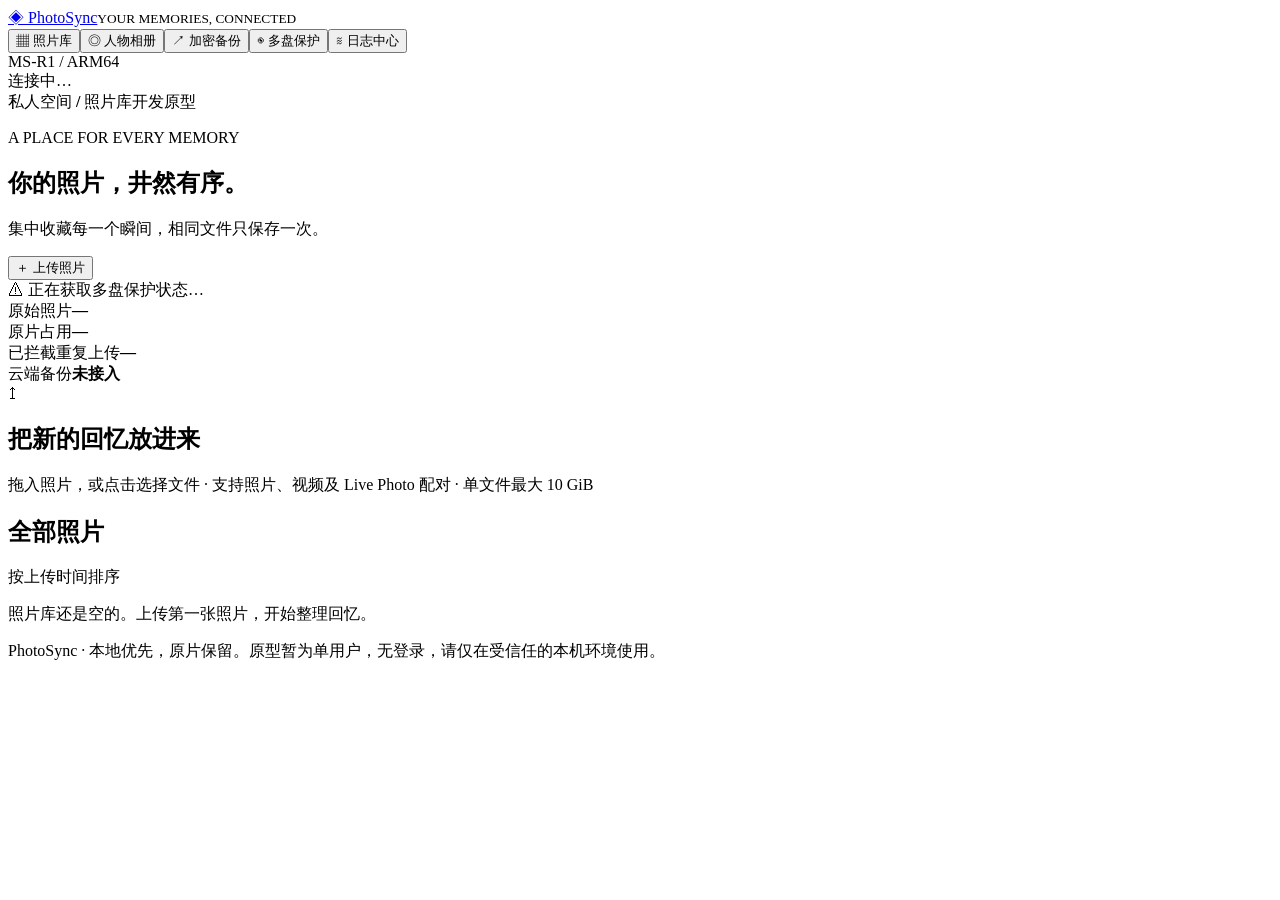
==== client/index.html @ a19c604c "feat: persist upload logs and add read-only SnapRAID monitoring" ====
<!doctype html>
<html lang="zh-CN"><head><meta charset="utf-8"><meta name="viewport" content="width=device-width,initial-scale=1"><title>PhotoSync · 私人照片库</title><link rel="stylesheet" href="/style.css"></head>
<body><aside><a class="brand" href="/">◈ PhotoSync</a><small>YOUR MEMORIES, CONNECTED</small><nav><button class="active" data-view="library">▦ 照片库</button><button data-view="people">◎ 人物相册</button><button data-view="backup">↗ 加密备份</button><button data-view="snapraid">◉ 多盘保护</button><button data-view="activity">≋ 日志中心</button></nav><div class="machine">MS-R1 / ARM64<br><span id="version">连接中…</span></div></aside>
<main><header><span>私人空间 <b>/</b> <span id="breadcrumb">照片库</span></span><span class="badge">开发原型</span></header><section class="heading"><div><p class="eyebrow">A PLACE FOR EVERY MEMORY</p><h1 id="title">你的照片，井然有序。</h1><p id="subtitle">集中收藏每一个瞬间，相同文件只保存一次。</p></div><button id="pick" class="primary">＋ 上传照片</button><input id="files" type="file" accept="image/*,video/*,.heic,.heif,.mov,.mkv" multiple hidden></section>
<div id="storage-alert" class="storage-alert unknown" role="alert">⚠ 正在获取多盘保护状态…</div><div id="notice" role="status" aria-live="polite"></div><section class="stats"><article><span>原始照片</span><strong id="count">—</strong></article><article><span>原片占用</span><strong id="size">—</strong></article><article><span>已拦截重复上传</span><strong id="duplicates">—</strong></article><article><span>云端备份</span><strong class="muted">未接入</strong></article></section>
<section id="library"><div id="drop" tabindex="0" role="button" aria-label="选择或拖入照片"><span>↥</span><h2>把新的回忆放进来</h2><p>拖入照片，或点击选择文件 · 支持照片、视频及 Live Photo 配对 · 单文件最大 10 GiB</p></div><div class="section-title"><h2>全部照片</h2><span>按上传时间排序</span></div><div id="grid" class="grid"></div><p id="empty" class="empty">照片库还是空的。上传第一张照片，开始整理回忆。</p></section>
<section id="people" hidden><div class="placeholder"><span>◎</span><h2>为每一个熟悉的面孔，留一份相册。</h2><p>人脸识别尚未接入。后续将验证 CPU 与此芯 NPU 的检测和特征提取。</p><p>这里不会生成模拟人物或虚假的识别结果。</p></div></section>
<section id="backup" hidden><div class="placeholder"><span>↗</span><h2>给回忆，多一份保护。</h2><p>计划流程：增量归档 → 加密 → 同步 115 → 恢复校验</p><p>当前尚未实现加密与云端上传，本地照片尚无云备份。</p></div></section>
<section id="snapraid" hidden><div class="section-title"><h2>SnapRAID 健康检查</h2><button id="check-storage" class="primary">立即检查</button></div><div class="monitor-card"><h2 id="storage-title">状态未知</h2><p id="storage-message"></p><p id="storage-time"></p><button id="ack-storage">标记已知晓</button><p>本版只执行只读 status 检查。sync、scrub 和恢复操作尚未接入；状态命令成功不代表数据已同步或完整校验通过。</p></div><h2>检查日志</h2><div id="storage-logs"></div></section>
<section id="activity" hidden><div class="section-title"><h2>持久化日志</h2><button id="export-logs">导出已加载日志 JSON</button></div><div class="log-filters"><label>来源 <select id="log-category"><option value="">全部</option><option value="upload">上传记录</option><option value="snapraid">SnapRAID 记录</option></select></label><label>级别 <select id="log-level"><option value="">全部</option><option value="info">信息</option><option value="warning">警告</option><option value="error">错误</option></select></label><button id="refresh-logs">刷新</button></div><p>记录包含时间、任务编号、文件 / 分片信息、执行结果与错误详情。每页最多 100 条。</p><div id="events"></div><button id="more-logs" hidden>加载更早日志</button></section><footer>PhotoSync · 本地优先，原片保留。原型暂为单用户，无登录，请仅在受信任的本机环境使用。</footer></main>
<dialog id="preview"><button id="close" aria-label="关闭预览">关闭 ×</button><img id="full" alt="照片预览"><video id="player" controls playsinline hidden></video><p id="playback" role="status"></p><button id="convert" hidden>生成兼容预览</button><a id="original" target="_blank" rel="noopener">打开原片</a><p id="caption"></p></dialog><script src="/app.js" defer></script></body></html>
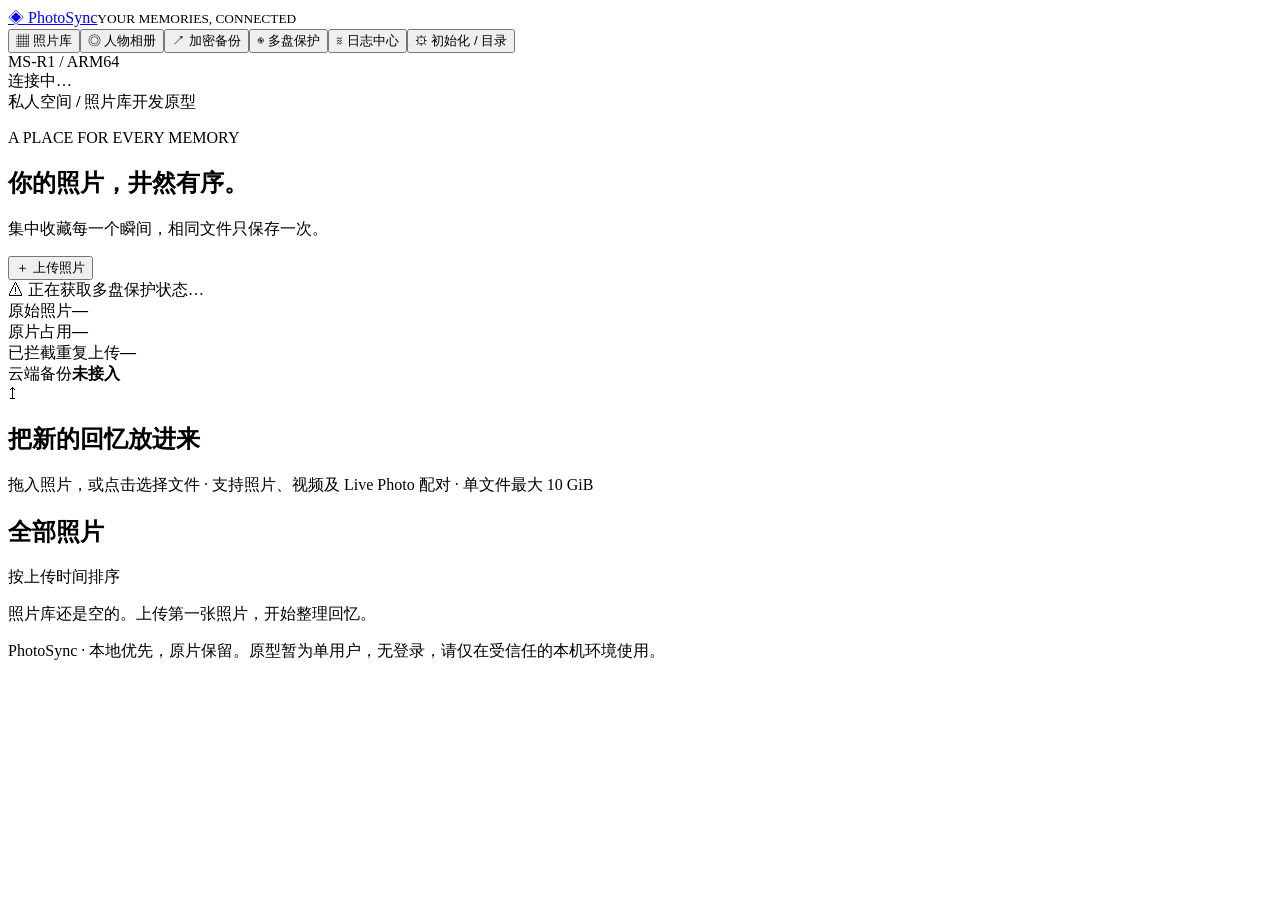
==== commit 205b9012: "feat: add initialization and read-only existing media libraries" ====
--- a/client/index.html
+++ b/client/index.html
@@ -1,11 +1,12 @@
 <!doctype html>
 <html lang="zh-CN"><head><meta charset="utf-8"><meta name="viewport" content="width=device-width,initial-scale=1"><title>PhotoSync · 私人照片库</title><link rel="stylesheet" href="/style.css"></head>
-<body><aside><a class="brand" href="/">◈ PhotoSync</a><small>YOUR MEMORIES, CONNECTED</small><nav><button class="active" data-view="library">▦ 照片库</button><button data-view="people">◎ 人物相册</button><button data-view="backup">↗ 加密备份</button><button data-view="snapraid">◉ 多盘保护</button><button data-view="activity">≋ 日志中心</button></nav><div class="machine">MS-R1 / ARM64<br><span id="version">连接中…</span></div></aside>
+<body><aside><a class="brand" href="/">◈ PhotoSync</a><small>YOUR MEMORIES, CONNECTED</small><nav><button class="active" data-view="library">▦ 照片库</button><button data-view="people">◎ 人物相册</button><button data-view="backup">↗ 加密备份</button><button data-view="snapraid">◉ 多盘保护</button><button data-view="activity">≋ 日志中心</button><button data-view="setup">⚙ 初始化 / 目录</button></nav><div class="machine">MS-R1 / ARM64<br><span id="version">连接中…</span></div></aside>
 <main><header><span>私人空间 <b>/</b> <span id="breadcrumb">照片库</span></span><span class="badge">开发原型</span></header><section class="heading"><div><p class="eyebrow">A PLACE FOR EVERY MEMORY</p><h1 id="title">你的照片，井然有序。</h1><p id="subtitle">集中收藏每一个瞬间，相同文件只保存一次。</p></div><button id="pick" class="primary">＋ 上传照片</button><input id="files" type="file" accept="image/*,video/*,.heic,.heif,.mov,.mkv" multiple hidden></section>
 <div id="storage-alert" class="storage-alert unknown" role="alert">⚠ 正在获取多盘保护状态…</div><div id="notice" role="status" aria-live="polite"></div><section class="stats"><article><span>原始照片</span><strong id="count">—</strong></article><article><span>原片占用</span><strong id="size">—</strong></article><article><span>已拦截重复上传</span><strong id="duplicates">—</strong></article><article><span>云端备份</span><strong class="muted">未接入</strong></article></section>
 <section id="library"><div id="drop" tabindex="0" role="button" aria-label="选择或拖入照片"><span>↥</span><h2>把新的回忆放进来</h2><p>拖入照片，或点击选择文件 · 支持照片、视频及 Live Photo 配对 · 单文件最大 10 GiB</p></div><div class="section-title"><h2>全部照片</h2><span>按上传时间排序</span></div><div id="grid" class="grid"></div><p id="empty" class="empty">照片库还是空的。上传第一张照片，开始整理回忆。</p></section>
 <section id="people" hidden><div class="placeholder"><span>◎</span><h2>为每一个熟悉的面孔，留一份相册。</h2><p>人脸识别尚未接入。后续将验证 CPU 与此芯 NPU 的检测和特征提取。</p><p>这里不会生成模拟人物或虚假的识别结果。</p></div></section>
 <section id="backup" hidden><div class="placeholder"><span>↗</span><h2>给回忆，多一份保护。</h2><p>计划流程：增量归档 → 加密 → 同步 115 → 恢复校验</p><p>当前尚未实现加密与云端上传，本地照片尚无云备份。</p></div></section>
 <section id="snapraid" hidden><div class="section-title"><h2>SnapRAID 健康检查</h2><button id="check-storage" class="primary">立即检查</button></div><div class="monitor-card"><h2 id="storage-title">状态未知</h2><p id="storage-message"></p><p id="storage-time"></p><button id="ack-storage">标记已知晓</button><p>本版只执行只读 status 检查。sync、scrub 和恢复操作尚未接入；状态命令成功不代表数据已同步或完整校验通过。</p></div><h2>检查日志</h2><div id="storage-logs"></div></section>
-<section id="activity" hidden><div class="section-title"><h2>持久化日志</h2><button id="export-logs">导出已加载日志 JSON</button></div><div class="log-filters"><label>来源 <select id="log-category"><option value="">全部</option><option value="upload">上传记录</option><option value="snapraid">SnapRAID 记录</option></select></label><label>级别 <select id="log-level"><option value="">全部</option><option value="info">信息</option><option value="warning">警告</option><option value="error">错误</option></select></label><button id="refresh-logs">刷新</button></div><p>记录包含时间、任务编号、文件 / 分片信息、执行结果与错误详情。每页最多 100 条。</p><div id="events"></div><button id="more-logs" hidden>加载更早日志</button></section><footer>PhotoSync · 本地优先，原片保留。原型暂为单用户，无登录，请仅在受信任的本机环境使用。</footer></main>
+<section id="setup" hidden><div class="section-title"><h2>初始化 · 把照片留在原处</h2><span>1 检查环境 → 2 登记目录 → 3 开始使用</span></div><div class="monitor-card"><h2>1. 检查存储访问范围</h2><p>目录是服务端 / 容器内的路径，不是浏览器所在电脑的路径。照片无需搬家；这里只建立索引，不修改或删除原片。</p><p id="library-bases"></p><h2>2. 添加已有照片目录</h2><label>显示名称 <input id="source-name" placeholder="例如：家庭照片盘"></label><label>绝对路径 <input id="source-path" placeholder="例如：/media/photos"></label><input id="source-id" type="hidden"><button id="source-add" class="primary">登记并扫描</button><p id="library-message" role="status"></p><div id="source-list"></div><h2>3. 完成初始化</h2><p>也可以暂不登记目录，直接使用上传功能。后台会定期发现手动放入目录的媒体；大文件写入中会跳过，稳定后再收录。</p><button id="setup-finish" class="primary">完成，进入照片库</button><button id="library-scan">立即重新扫描</button><button id="library-export">导出索引清单</button><p>目录结构不限，媒体格式仍受支持范围限制。请保留原始磁盘和数据库备份；导出清单暂不提供一键恢复。</p></div></section>
+<section id="activity" hidden><div class="section-title"><h2>持久化日志</h2><button id="export-logs">导出已加载日志 JSON</button></div><div class="log-filters"><label>来源 <select id="log-category"><option value="">全部</option><option value="upload">上传记录</option><option value="snapraid">SnapRAID 记录</option><option value="library">目录导入记录</option></select></label><label>级别 <select id="log-level"><option value="">全部</option><option value="info">信息</option><option value="warning">警告</option><option value="error">错误</option></select></label><button id="refresh-logs">刷新</button></div><p>记录包含时间、任务编号、文件 / 分片信息、执行结果与错误详情。每页最多 100 条。</p><div id="events"></div><button id="more-logs" hidden>加载更早日志</button></section><footer>PhotoSync · 本地优先，原片保留。原型暂为单用户，无登录，请仅在受信任的本机环境使用。</footer></main>
 <dialog id="preview"><button id="close" aria-label="关闭预览">关闭 ×</button><img id="full" alt="照片预览"><video id="player" controls playsinline hidden></video><p id="playback" role="status"></p><button id="convert" hidden>生成兼容预览</button><a id="original" target="_blank" rel="noopener">打开原片</a><p id="caption"></p></dialog><script src="/app.js" defer></script></body></html>
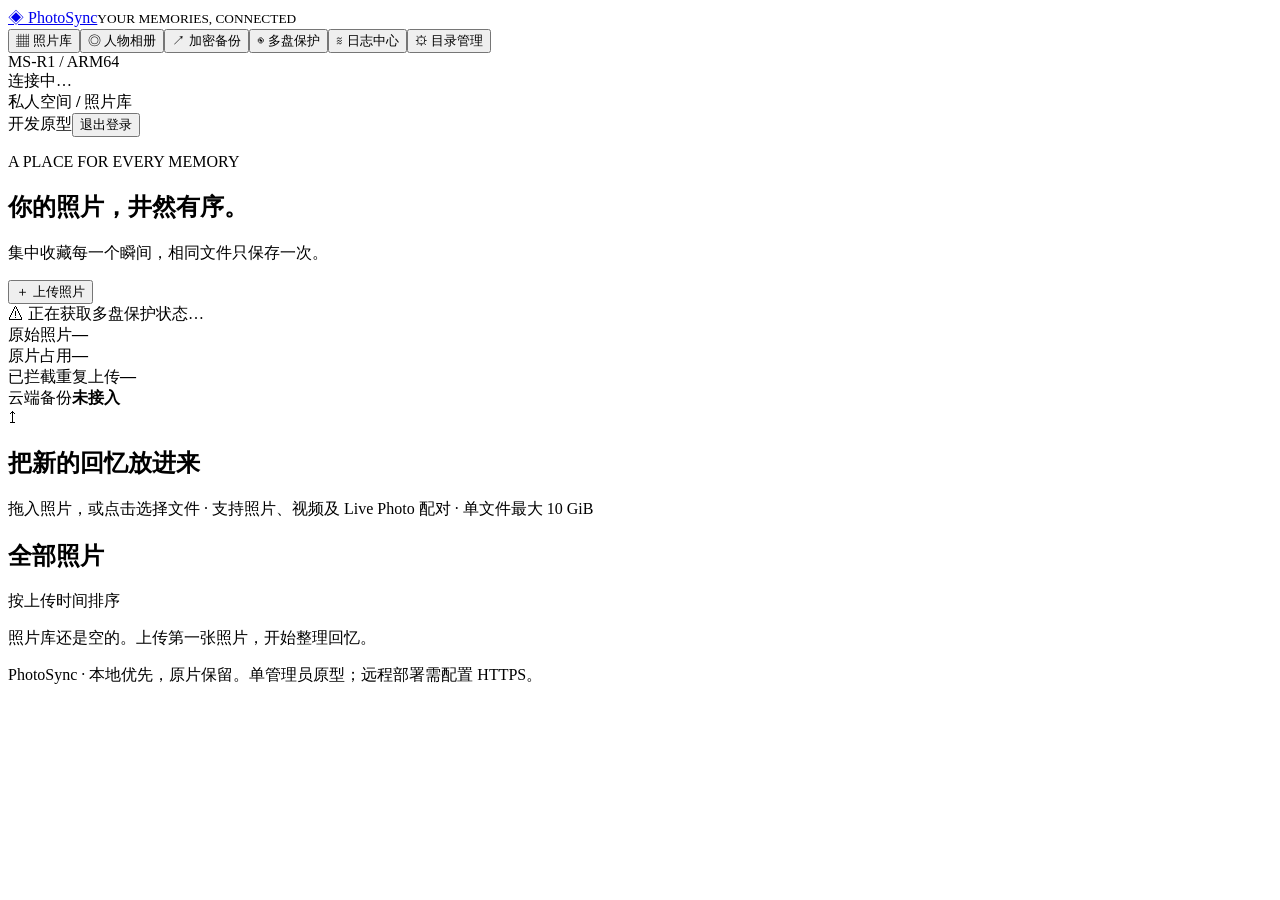
==== commit 05a8f1ed: "feat: add standalone setup, batch libraries and authenticated access" ====
--- a/client/index.html
+++ b/client/index.html
@@ -1,12 +1,12 @@
 <!doctype html>
 <html lang="zh-CN"><head><meta charset="utf-8"><meta name="viewport" content="width=device-width,initial-scale=1"><title>PhotoSync · 私人照片库</title><link rel="stylesheet" href="/style.css"></head>
-<body><aside><a class="brand" href="/">◈ PhotoSync</a><small>YOUR MEMORIES, CONNECTED</small><nav><button class="active" data-view="library">▦ 照片库</button><button data-view="people">◎ 人物相册</button><button data-view="backup">↗ 加密备份</button><button data-view="snapraid">◉ 多盘保护</button><button data-view="activity">≋ 日志中心</button><button data-view="setup">⚙ 初始化 / 目录</button></nav><div class="machine">MS-R1 / ARM64<br><span id="version">连接中…</span></div></aside>
-<main><header><span>私人空间 <b>/</b> <span id="breadcrumb">照片库</span></span><span class="badge">开发原型</span></header><section class="heading"><div><p class="eyebrow">A PLACE FOR EVERY MEMORY</p><h1 id="title">你的照片，井然有序。</h1><p id="subtitle">集中收藏每一个瞬间，相同文件只保存一次。</p></div><button id="pick" class="primary">＋ 上传照片</button><input id="files" type="file" accept="image/*,video/*,.heic,.heif,.mov,.mkv" multiple hidden></section>
+<body><aside><a class="brand" href="/">◈ PhotoSync</a><small>YOUR MEMORIES, CONNECTED</small><nav><button class="active" data-view="library">▦ 照片库</button><button data-view="people">◎ 人物相册</button><button data-view="backup">↗ 加密备份</button><button data-view="snapraid">◉ 多盘保护</button><button data-view="activity">≋ 日志中心</button><button data-view="directories">⚙ 目录管理</button></nav><div class="machine">MS-R1 / ARM64<br><span id="version">连接中…</span></div></aside>
+<main><header><span>私人空间 <b>/</b> <span id="breadcrumb">照片库</span></span><div><span class="badge">开发原型</span><button id="logout">退出登录</button></div></header><section class="heading"><div><p class="eyebrow">A PLACE FOR EVERY MEMORY</p><h1 id="title">你的照片，井然有序。</h1><p id="subtitle">集中收藏每一个瞬间，相同文件只保存一次。</p></div><button id="pick" class="primary">＋ 上传照片</button><input id="files" type="file" accept="image/*,video/*,.heic,.heif,.mov,.mkv" multiple hidden></section>
 <div id="storage-alert" class="storage-alert unknown" role="alert">⚠ 正在获取多盘保护状态…</div><div id="notice" role="status" aria-live="polite"></div><section class="stats"><article><span>原始照片</span><strong id="count">—</strong></article><article><span>原片占用</span><strong id="size">—</strong></article><article><span>已拦截重复上传</span><strong id="duplicates">—</strong></article><article><span>云端备份</span><strong class="muted">未接入</strong></article></section>
 <section id="library"><div id="drop" tabindex="0" role="button" aria-label="选择或拖入照片"><span>↥</span><h2>把新的回忆放进来</h2><p>拖入照片，或点击选择文件 · 支持照片、视频及 Live Photo 配对 · 单文件最大 10 GiB</p></div><div class="section-title"><h2>全部照片</h2><span>按上传时间排序</span></div><div id="grid" class="grid"></div><p id="empty" class="empty">照片库还是空的。上传第一张照片，开始整理回忆。</p></section>
 <section id="people" hidden><div class="placeholder"><span>◎</span><h2>为每一个熟悉的面孔，留一份相册。</h2><p>人脸识别尚未接入。后续将验证 CPU 与此芯 NPU 的检测和特征提取。</p><p>这里不会生成模拟人物或虚假的识别结果。</p></div></section>
 <section id="backup" hidden><div class="placeholder"><span>↗</span><h2>给回忆，多一份保护。</h2><p>计划流程：增量归档 → 加密 → 同步 115 → 恢复校验</p><p>当前尚未实现加密与云端上传，本地照片尚无云备份。</p></div></section>
-<section id="snapraid" hidden><div class="section-title"><h2>SnapRAID 健康检查</h2><button id="check-storage" class="primary">立即检查</button></div><div class="monitor-card"><h2 id="storage-title">状态未知</h2><p id="storage-message"></p><p id="storage-time"></p><button id="ack-storage">标记已知晓</button><p>本版只执行只读 status 检查。sync、scrub 和恢复操作尚未接入；状态命令成功不代表数据已同步或完整校验通过。</p></div><h2>检查日志</h2><div id="storage-logs"></div></section>
-<section id="setup" hidden><div class="section-title"><h2>初始化 · 把照片留在原处</h2><span>1 检查环境 → 2 登记目录 → 3 开始使用</span></div><div class="monitor-card"><h2>1. 检查存储访问范围</h2><p>目录是服务端 / 容器内的路径，不是浏览器所在电脑的路径。照片无需搬家；这里只建立索引，不修改或删除原片。</p><p id="library-bases"></p><h2>2. 添加已有照片目录</h2><label>显示名称 <input id="source-name" placeholder="例如：家庭照片盘"></label><label>绝对路径 <input id="source-path" placeholder="例如：/media/photos"></label><input id="source-id" type="hidden"><button id="source-add" class="primary">登记并扫描</button><p id="library-message" role="status"></p><div id="source-list"></div><h2>3. 完成初始化</h2><p>也可以暂不登记目录，直接使用上传功能。后台会定期发现手动放入目录的媒体；大文件写入中会跳过，稳定后再收录。</p><button id="setup-finish" class="primary">完成，进入照片库</button><button id="library-scan">立即重新扫描</button><button id="library-export">导出索引清单</button><p>目录结构不限，媒体格式仍受支持范围限制。请保留原始磁盘和数据库备份；导出清单暂不提供一键恢复。</p></div></section>
-<section id="activity" hidden><div class="section-title"><h2>持久化日志</h2><button id="export-logs">导出已加载日志 JSON</button></div><div class="log-filters"><label>来源 <select id="log-category"><option value="">全部</option><option value="upload">上传记录</option><option value="snapraid">SnapRAID 记录</option><option value="library">目录导入记录</option></select></label><label>级别 <select id="log-level"><option value="">全部</option><option value="info">信息</option><option value="warning">警告</option><option value="error">错误</option></select></label><button id="refresh-logs">刷新</button></div><p>记录包含时间、任务编号、文件 / 分片信息、执行结果与错误详情。每页最多 100 条。</p><div id="events"></div><button id="more-logs" hidden>加载更早日志</button></section><footer>PhotoSync · 本地优先，原片保留。原型暂为单用户，无登录，请仅在受信任的本机环境使用。</footer></main>
+<section id="snapraid" hidden><div class="section-title"><h2>SnapRAID 健康检查</h2><a href="/setup/snapraid">配置 SnapRAID</a><button id="check-storage" class="primary">立即检查</button></div><div class="monitor-card"><h2 id="storage-title">状态未知</h2><p id="storage-message"></p><p id="storage-time"></p><button id="ack-storage">标记已知晓</button><p>本版只执行只读 status 检查。sync、scrub 和恢复操作尚未接入；状态命令成功不代表数据已同步或完整校验通过。</p></div><h2>检查日志</h2><div id="storage-logs"></div></section>
+<section id="directories" hidden><div class="section-title"><h2>目录管理 · 照片留在原处</h2><span>多个媒体来源 · 后台索引</span></div><div class="monitor-card"><h2>存储访问范围</h2><p>目录是服务端 / 容器内的路径，不是浏览器所在电脑的路径。照片无需搬家；这里只建立索引，不修改或删除原片。</p><p id="library-bases"></p><h2>批量添加已有目录（每行一个）</h2><label>显示名称 <input id="source-name" placeholder="例如：家庭照片盘"></label><label>绝对路径 <textarea id="source-path" rows="5" placeholder="/media/disk1/photos&#10;/media/disk2/concerts"></textarea></label><input id="source-id" type="hidden"><button id="source-add" class="primary">登记并扫描</button><p id="library-message" role="status"></p><div id="source-list"></div><h2>维护目录索引</h2><p>重新绑定时输入一个新路径；新增时可每行一个目录批量登记。</p><button id="library-scan">立即重新扫描</button><button id="library-export">导出索引清单</button><p>目录结构不限，媒体格式仍受支持范围限制。请保留原始磁盘和数据库备份；导出清单暂不提供一键恢复。</p></div></section>
+<section id="activity" hidden><div class="section-title"><h2>持久化日志</h2><button id="export-logs">导出已加载日志 JSON</button></div><div class="log-filters"><label>来源 <select id="log-category"><option value="">全部</option><option value="upload">上传记录</option><option value="snapraid">SnapRAID 记录</option><option value="library">目录导入记录</option></select></label><label>级别 <select id="log-level"><option value="">全部</option><option value="info">信息</option><option value="warning">警告</option><option value="error">错误</option></select></label><button id="refresh-logs">刷新</button></div><p>记录包含时间、任务编号、文件 / 分片信息、执行结果与错误详情。每页最多 100 条。</p><div id="events"></div><button id="more-logs" hidden>加载更早日志</button></section><footer>PhotoSync · 本地优先，原片保留。单管理员原型；远程部署需配置 HTTPS。</footer></main>
 <dialog id="preview"><button id="close" aria-label="关闭预览">关闭 ×</button><img id="full" alt="照片预览"><video id="player" controls playsinline hidden></video><p id="playback" role="status"></p><button id="convert" hidden>生成兼容预览</button><a id="original" target="_blank" rel="noopener">打开原片</a><p id="caption"></p></dialog><script src="/app.js" defer></script></body></html>
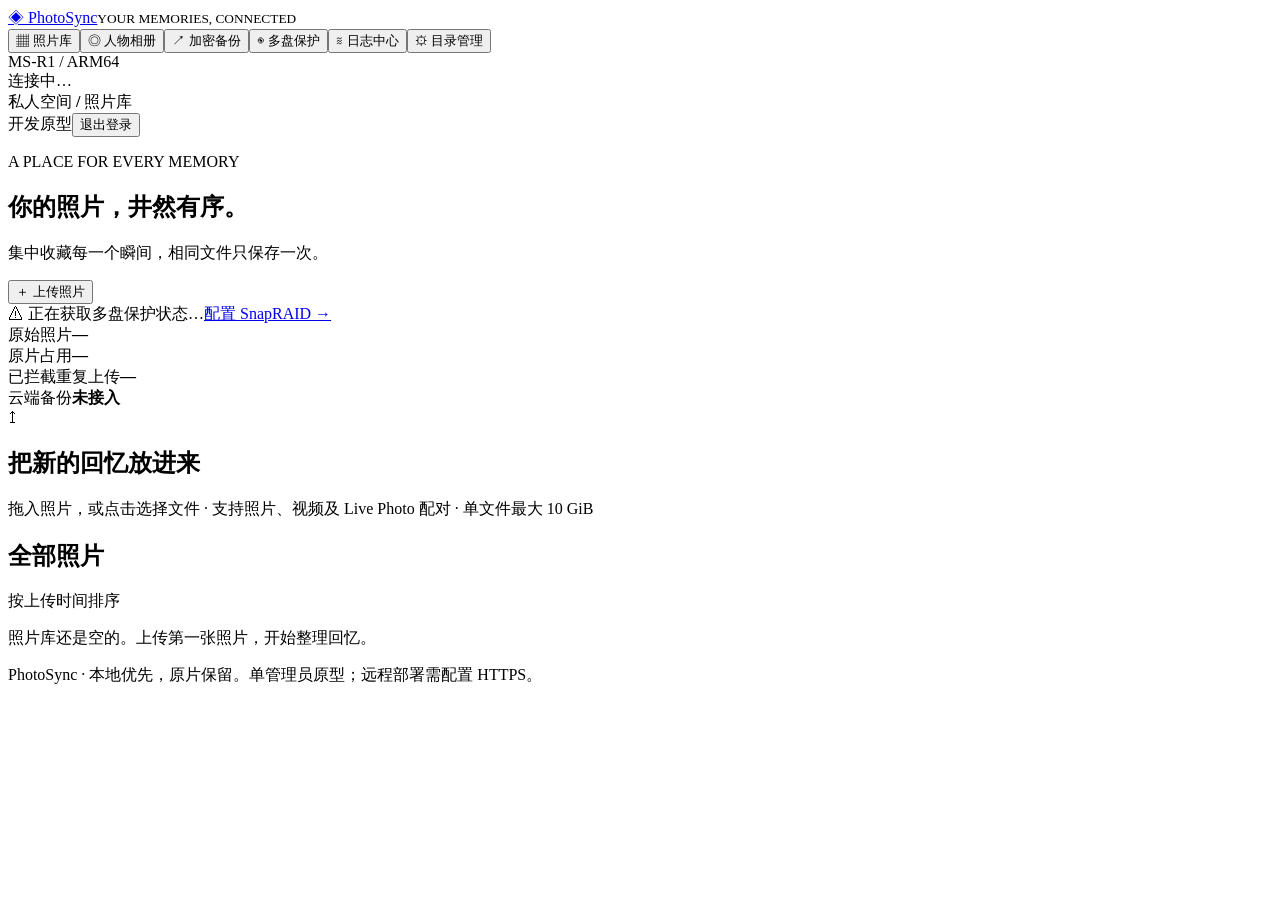
==== commit 31491fa8: "fix: link homepage SnapRAID alerts to configuration" ====
--- a/client/index.html
+++ b/client/index.html
@@ -2,7 +2,7 @@
 <html lang="zh-CN"><head><meta charset="utf-8"><meta name="viewport" content="width=device-width,initial-scale=1"><title>PhotoSync · 私人照片库</title><link rel="stylesheet" href="/style.css"></head>
 <body><aside><a class="brand" href="/">◈ PhotoSync</a><small>YOUR MEMORIES, CONNECTED</small><nav><button class="active" data-view="library">▦ 照片库</button><button data-view="people">◎ 人物相册</button><button data-view="backup">↗ 加密备份</button><button data-view="snapraid">◉ 多盘保护</button><button data-view="activity">≋ 日志中心</button><button data-view="directories">⚙ 目录管理</button></nav><div class="machine">MS-R1 / ARM64<br><span id="version">连接中…</span></div></aside>
 <main><header><span>私人空间 <b>/</b> <span id="breadcrumb">照片库</span></span><div><span class="badge">开发原型</span><button id="logout">退出登录</button></div></header><section class="heading"><div><p class="eyebrow">A PLACE FOR EVERY MEMORY</p><h1 id="title">你的照片，井然有序。</h1><p id="subtitle">集中收藏每一个瞬间，相同文件只保存一次。</p></div><button id="pick" class="primary">＋ 上传照片</button><input id="files" type="file" accept="image/*,video/*,.heic,.heif,.mov,.mkv" multiple hidden></section>
-<div id="storage-alert" class="storage-alert unknown" role="alert">⚠ 正在获取多盘保护状态…</div><div id="notice" role="status" aria-live="polite"></div><section class="stats"><article><span>原始照片</span><strong id="count">—</strong></article><article><span>原片占用</span><strong id="size">—</strong></article><article><span>已拦截重复上传</span><strong id="duplicates">—</strong></article><article><span>云端备份</span><strong class="muted">未接入</strong></article></section>
+<div id="storage-alert" class="storage-alert unknown" role="alert"><span id="storage-alert-message">⚠ 正在获取多盘保护状态…</span><a id="storage-configure" class="storage-action" href="/setup/snapraid">配置 SnapRAID →</a></div><div id="notice" role="status" aria-live="polite"></div><section class="stats"><article><span>原始照片</span><strong id="count">—</strong></article><article><span>原片占用</span><strong id="size">—</strong></article><article><span>已拦截重复上传</span><strong id="duplicates">—</strong></article><article><span>云端备份</span><strong class="muted">未接入</strong></article></section>
 <section id="library"><div id="drop" tabindex="0" role="button" aria-label="选择或拖入照片"><span>↥</span><h2>把新的回忆放进来</h2><p>拖入照片，或点击选择文件 · 支持照片、视频及 Live Photo 配对 · 单文件最大 10 GiB</p></div><div class="section-title"><h2>全部照片</h2><span>按上传时间排序</span></div><div id="grid" class="grid"></div><p id="empty" class="empty">照片库还是空的。上传第一张照片，开始整理回忆。</p></section>
 <section id="people" hidden><div class="placeholder"><span>◎</span><h2>为每一个熟悉的面孔，留一份相册。</h2><p>人脸识别尚未接入。后续将验证 CPU 与此芯 NPU 的检测和特征提取。</p><p>这里不会生成模拟人物或虚假的识别结果。</p></div></section>
 <section id="backup" hidden><div class="placeholder"><span>↗</span><h2>给回忆，多一份保护。</h2><p>计划流程：增量归档 → 加密 → 同步 115 → 恢复校验</p><p>当前尚未实现加密与云端上传，本地照片尚无云备份。</p></div></section>
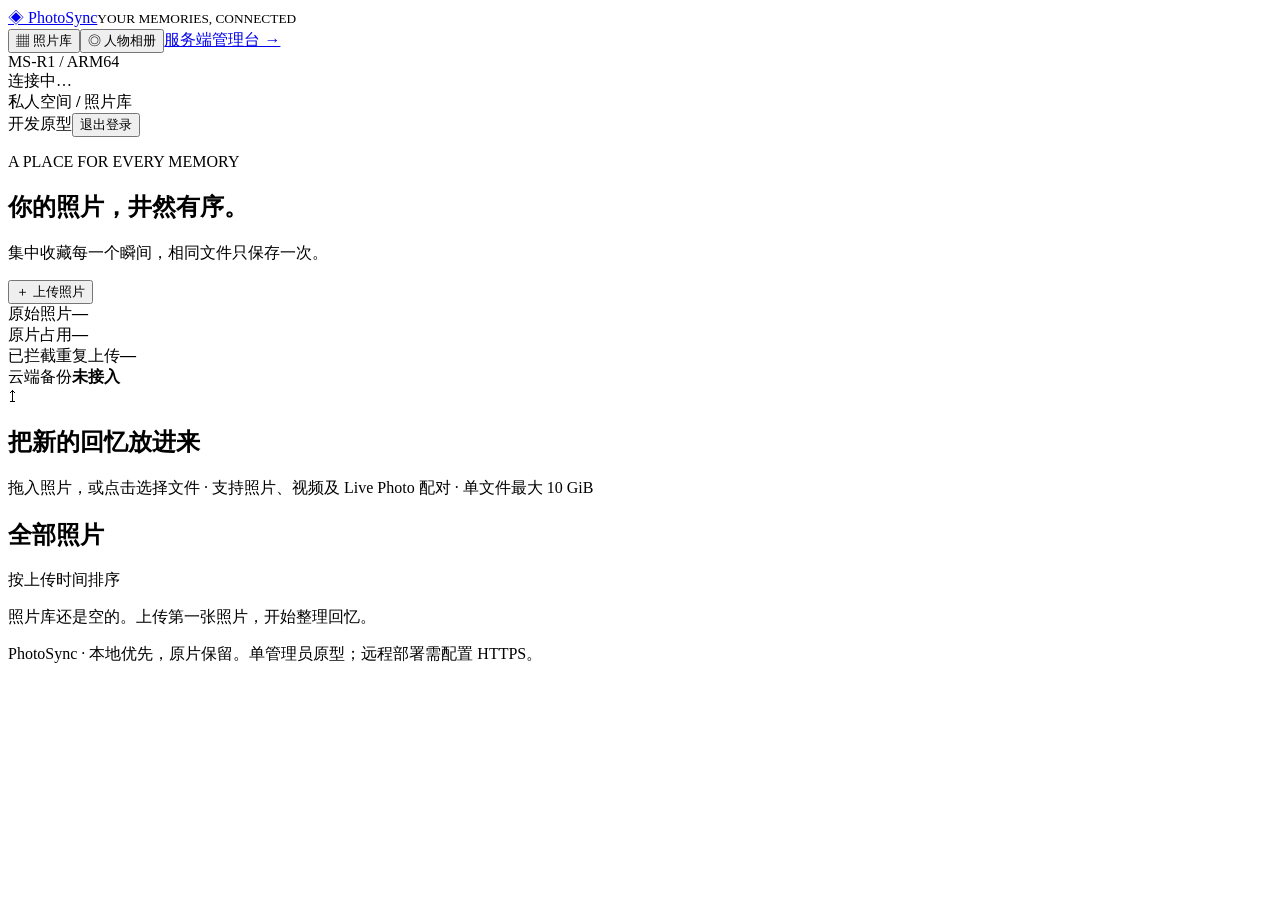
==== commit 2b95535b: "feat: separate browser client and admin console with dedicated SnapRAID settings" ====
--- a/client/index.html
+++ b/client/index.html
@@ -1,12 +1,9 @@
 <!doctype html>
-<html lang="zh-CN"><head><meta charset="utf-8"><meta name="viewport" content="width=device-width,initial-scale=1"><title>PhotoSync · 私人照片库</title><link rel="stylesheet" href="/style.css"></head>
-<body><aside><a class="brand" href="/">◈ PhotoSync</a><small>YOUR MEMORIES, CONNECTED</small><nav><button class="active" data-view="library">▦ 照片库</button><button data-view="people">◎ 人物相册</button><button data-view="backup">↗ 加密备份</button><button data-view="snapraid">◉ 多盘保护</button><button data-view="activity">≋ 日志中心</button><button data-view="directories">⚙ 目录管理</button></nav><div class="machine">MS-R1 / ARM64<br><span id="version">连接中…</span></div></aside>
+<html lang="zh-CN"><head><meta charset="utf-8"><meta name="viewport" content="width=device-width,initial-scale=1"><title>PhotoSync · 私人照片库</title><link rel="stylesheet" href="/client/assets/style.css"></head>
+<body><aside><a class="brand" href="/client">◈ PhotoSync</a><small>YOUR MEMORIES, CONNECTED</small><nav><button class="active" data-view="library">▦ 照片库</button><button data-view="people">◎ 人物相册</button><a href="/admin">服务端管理台 →</a></nav><div class="machine">MS-R1 / ARM64<br><span id="version">连接中…</span></div></aside>
 <main><header><span>私人空间 <b>/</b> <span id="breadcrumb">照片库</span></span><div><span class="badge">开发原型</span><button id="logout">退出登录</button></div></header><section class="heading"><div><p class="eyebrow">A PLACE FOR EVERY MEMORY</p><h1 id="title">你的照片，井然有序。</h1><p id="subtitle">集中收藏每一个瞬间，相同文件只保存一次。</p></div><button id="pick" class="primary">＋ 上传照片</button><input id="files" type="file" accept="image/*,video/*,.heic,.heif,.mov,.mkv" multiple hidden></section>
-<div id="storage-alert" class="storage-alert unknown" role="alert"><span id="storage-alert-message">⚠ 正在获取多盘保护状态…</span><a id="storage-configure" class="storage-action" href="/setup/snapraid">配置 SnapRAID →</a></div><div id="notice" role="status" aria-live="polite"></div><section class="stats"><article><span>原始照片</span><strong id="count">—</strong></article><article><span>原片占用</span><strong id="size">—</strong></article><article><span>已拦截重复上传</span><strong id="duplicates">—</strong></article><article><span>云端备份</span><strong class="muted">未接入</strong></article></section>
+<div id="notice" role="status" aria-live="polite"></div><section class="stats"><article><span>原始照片</span><strong id="count">—</strong></article><article><span>原片占用</span><strong id="size">—</strong></article><article><span>已拦截重复上传</span><strong id="duplicates">—</strong></article><article><span>云端备份</span><strong class="muted">未接入</strong></article></section>
 <section id="library"><div id="drop" tabindex="0" role="button" aria-label="选择或拖入照片"><span>↥</span><h2>把新的回忆放进来</h2><p>拖入照片，或点击选择文件 · 支持照片、视频及 Live Photo 配对 · 单文件最大 10 GiB</p></div><div class="section-title"><h2>全部照片</h2><span>按上传时间排序</span></div><div id="grid" class="grid"></div><p id="empty" class="empty">照片库还是空的。上传第一张照片，开始整理回忆。</p></section>
 <section id="people" hidden><div class="placeholder"><span>◎</span><h2>为每一个熟悉的面孔，留一份相册。</h2><p>人脸识别尚未接入。后续将验证 CPU 与此芯 NPU 的检测和特征提取。</p><p>这里不会生成模拟人物或虚假的识别结果。</p></div></section>
-<section id="backup" hidden><div class="placeholder"><span>↗</span><h2>给回忆，多一份保护。</h2><p>计划流程：增量归档 → 加密 → 同步 115 → 恢复校验</p><p>当前尚未实现加密与云端上传，本地照片尚无云备份。</p></div></section>
-<section id="snapraid" hidden><div class="section-title"><h2>SnapRAID 健康检查</h2><a href="/setup/snapraid">配置 SnapRAID</a><button id="check-storage" class="primary">立即检查</button></div><div class="monitor-card"><h2 id="storage-title">状态未知</h2><p id="storage-message"></p><p id="storage-time"></p><button id="ack-storage">标记已知晓</button><p>本版只执行只读 status 检查。sync、scrub 和恢复操作尚未接入；状态命令成功不代表数据已同步或完整校验通过。</p></div><h2>检查日志</h2><div id="storage-logs"></div></section>
-<section id="directories" hidden><div class="section-title"><h2>目录管理 · 照片留在原处</h2><span>多个媒体来源 · 后台索引</span></div><div class="monitor-card"><h2>存储访问范围</h2><p>目录是服务端 / 容器内的路径，不是浏览器所在电脑的路径。照片无需搬家；这里只建立索引，不修改或删除原片。</p><p id="library-bases"></p><h2>批量添加已有目录（每行一个）</h2><label>显示名称 <input id="source-name" placeholder="例如：家庭照片盘"></label><label>绝对路径 <textarea id="source-path" rows="5" placeholder="/media/disk1/photos&#10;/media/disk2/concerts"></textarea></label><input id="source-id" type="hidden"><button id="source-add" class="primary">登记并扫描</button><p id="library-message" role="status"></p><div id="source-list"></div><h2>维护目录索引</h2><p>重新绑定时输入一个新路径；新增时可每行一个目录批量登记。</p><button id="library-scan">立即重新扫描</button><button id="library-export">导出索引清单</button><p>目录结构不限，媒体格式仍受支持范围限制。请保留原始磁盘和数据库备份；导出清单暂不提供一键恢复。</p></div></section>
-<section id="activity" hidden><div class="section-title"><h2>持久化日志</h2><button id="export-logs">导出已加载日志 JSON</button></div><div class="log-filters"><label>来源 <select id="log-category"><option value="">全部</option><option value="upload">上传记录</option><option value="snapraid">SnapRAID 记录</option><option value="library">目录导入记录</option></select></label><label>级别 <select id="log-level"><option value="">全部</option><option value="info">信息</option><option value="warning">警告</option><option value="error">错误</option></select></label><button id="refresh-logs">刷新</button></div><p>记录包含时间、任务编号、文件 / 分片信息、执行结果与错误详情。每页最多 100 条。</p><div id="events"></div><button id="more-logs" hidden>加载更早日志</button></section><footer>PhotoSync · 本地优先，原片保留。单管理员原型；远程部署需配置 HTTPS。</footer></main>
-<dialog id="preview"><button id="close" aria-label="关闭预览">关闭 ×</button><img id="full" alt="照片预览"><video id="player" controls playsinline hidden></video><p id="playback" role="status"></p><button id="convert" hidden>生成兼容预览</button><a id="original" target="_blank" rel="noopener">打开原片</a><p id="caption"></p></dialog><script src="/app.js" defer></script></body></html>
+<footer>PhotoSync · 本地优先，原片保留。单管理员原型；远程部署需配置 HTTPS。</footer></main>
+<dialog id="preview"><button id="close" aria-label="关闭预览">关闭 ×</button><img id="full" alt="照片预览"><video id="player" controls playsinline hidden></video><p id="playback" role="status"></p><button id="convert" hidden>生成兼容预览</button><a id="original" target="_blank" rel="noopener">打开原片</a><p id="caption"></p></dialog><script src="/client/assets/app.js" defer></script></body></html>
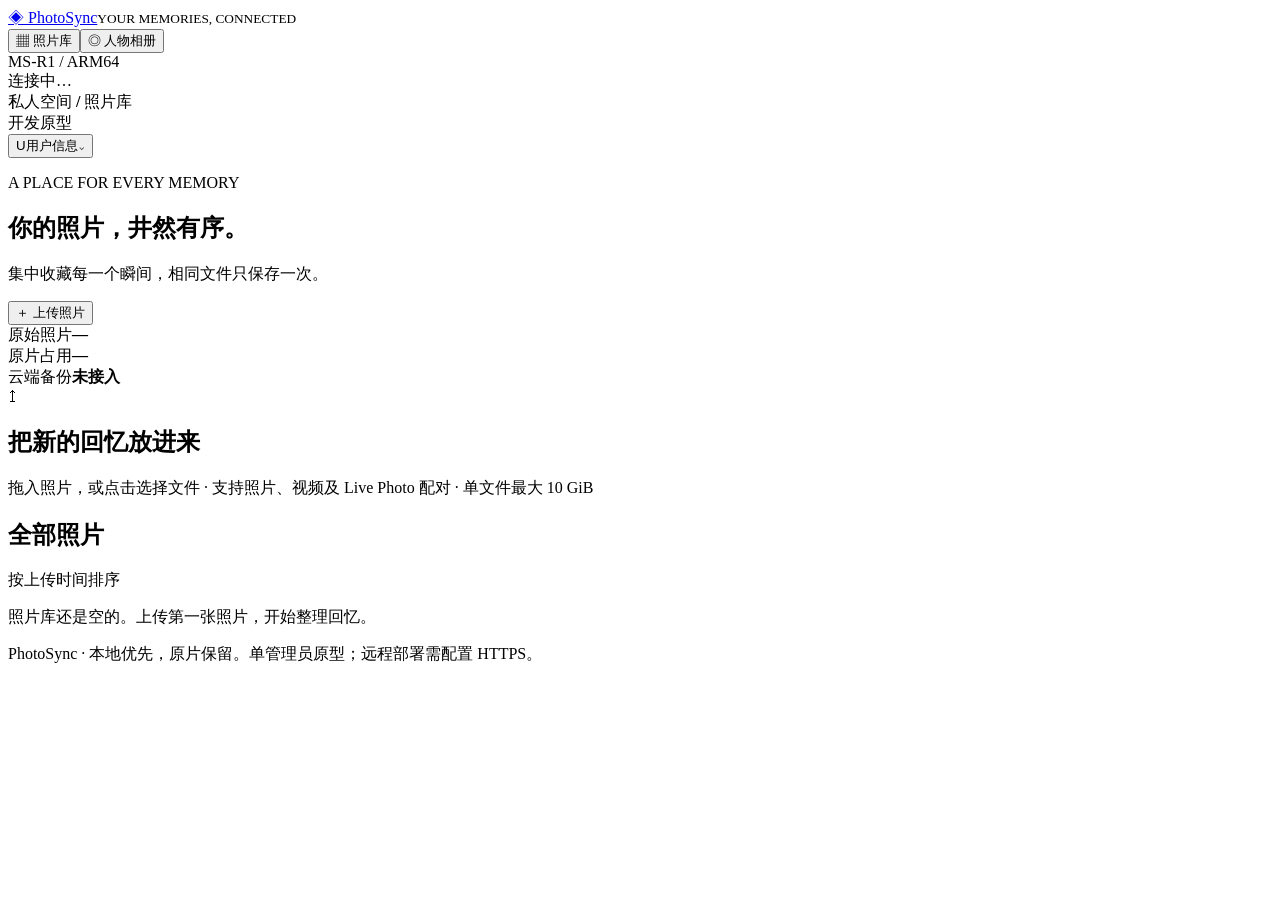
==== commit 63faad9e: "feat: add user settings and graphical directory confirmation" ====
--- a/client/index.html
+++ b/client/index.html
@@ -1,9 +1,9 @@
 <!doctype html>
-<html lang="zh-CN"><head><meta charset="utf-8"><meta name="viewport" content="width=device-width,initial-scale=1"><title>PhotoSync · 私人照片库</title><link rel="stylesheet" href="/client/assets/style.css"></head>
-<body><aside><a class="brand" href="/client">◈ PhotoSync</a><small>YOUR MEMORIES, CONNECTED</small><nav><button class="active" data-view="library">▦ 照片库</button><button data-view="people">◎ 人物相册</button><a href="/admin">服务端管理台 →</a></nav><div class="machine">MS-R1 / ARM64<br><span id="version">连接中…</span></div></aside>
-<main><header><span>私人空间 <b>/</b> <span id="breadcrumb">照片库</span></span><div><span class="badge">开发原型</span><button id="logout">退出登录</button></div></header><section class="heading"><div><p class="eyebrow">A PLACE FOR EVERY MEMORY</p><h1 id="title">你的照片，井然有序。</h1><p id="subtitle">集中收藏每一个瞬间，相同文件只保存一次。</p></div><button id="pick" class="primary">＋ 上传照片</button><input id="files" type="file" accept="image/*,video/*,.heic,.heif,.mov,.mkv" multiple hidden></section>
-<div id="notice" role="status" aria-live="polite"></div><section class="stats"><article><span>原始照片</span><strong id="count">—</strong></article><article><span>原片占用</span><strong id="size">—</strong></article><article><span>已拦截重复上传</span><strong id="duplicates">—</strong></article><article><span>云端备份</span><strong class="muted">未接入</strong></article></section>
+<html lang="zh-CN"><head><meta charset="utf-8"><meta name="viewport" content="width=device-width,initial-scale=1"><title>PhotoSync · 私人照片库</title><link rel="stylesheet" href="/client/assets/style.css"><link rel="stylesheet" href="/shared/assets/profile.css"></head>
+<body><aside><a class="brand" href="/client">◈ PhotoSync</a><small>YOUR MEMORIES, CONNECTED</small><nav><button class="active" data-view="library">▦ 照片库</button><button data-view="people">◎ 人物相册</button></nav><div class="machine">MS-R1 / ARM64<br><span id="version">连接中…</span></div></aside>
+<main><header><span>私人空间 <b>/</b> <span id="breadcrumb">照片库</span></span><div><span class="badge">开发原型</span><div class="user-profile"><button id="user-toggle" class="user-toggle" aria-expanded="false" aria-controls="user-menu" aria-haspopup="true"><span id="user-avatar" class="user-avatar">U</span><span id="user-name">用户信息</span><span aria-hidden="true">⌄</span></button><div id="user-menu" class="user-menu" hidden><strong id="profile-name">用户</strong><small>管理员账户</small><a id="user-settings" href="/client/settings">设置</a><button id="logout">退出登录</button><p id="profile-error" role="status"></p></div></div></div></header><section class="heading"><div><p class="eyebrow">A PLACE FOR EVERY MEMORY</p><h1 id="title">你的照片，井然有序。</h1><p id="subtitle">集中收藏每一个瞬间，相同文件只保存一次。</p></div><button id="pick" class="primary">＋ 上传照片</button><input id="files" type="file" accept="image/*,video/*,.heic,.heif,.mov,.mkv" multiple hidden></section>
+<div id="notice" role="status" aria-live="polite"></div><section class="stats"><article><span>原始照片</span><strong id="count">—</strong></article><article><span>原片占用</span><strong id="size">—</strong></article><article><span>云端备份</span><strong class="muted">未接入</strong></article></section>
 <section id="library"><div id="drop" tabindex="0" role="button" aria-label="选择或拖入照片"><span>↥</span><h2>把新的回忆放进来</h2><p>拖入照片，或点击选择文件 · 支持照片、视频及 Live Photo 配对 · 单文件最大 10 GiB</p></div><div class="section-title"><h2>全部照片</h2><span>按上传时间排序</span></div><div id="grid" class="grid"></div><p id="empty" class="empty">照片库还是空的。上传第一张照片，开始整理回忆。</p></section>
 <section id="people" hidden><div class="placeholder"><span>◎</span><h2>为每一个熟悉的面孔，留一份相册。</h2><p>人脸识别尚未接入。后续将验证 CPU 与此芯 NPU 的检测和特征提取。</p><p>这里不会生成模拟人物或虚假的识别结果。</p></div></section>
 <footer>PhotoSync · 本地优先，原片保留。单管理员原型；远程部署需配置 HTTPS。</footer></main>
-<dialog id="preview"><button id="close" aria-label="关闭预览">关闭 ×</button><img id="full" alt="照片预览"><video id="player" controls playsinline hidden></video><p id="playback" role="status"></p><button id="convert" hidden>生成兼容预览</button><a id="original" target="_blank" rel="noopener">打开原片</a><p id="caption"></p></dialog><script src="/client/assets/app.js" defer></script></body></html>
+<dialog id="preview"><button id="close" aria-label="关闭预览">关闭 ×</button><img id="full" alt="照片预览"><video id="player" controls playsinline hidden></video><p id="playback" role="status"></p><button id="convert" hidden>生成兼容预览</button><a id="original" target="_blank" rel="noopener">打开原片</a><p id="caption"></p></dialog><script src="/shared/assets/upload.js" defer></script><script src="/client/assets/app.js" defer></script><script src="/shared/assets/profile.js" defer></script><script src="/shared/assets/directory-picker.js" defer></script></body></html>
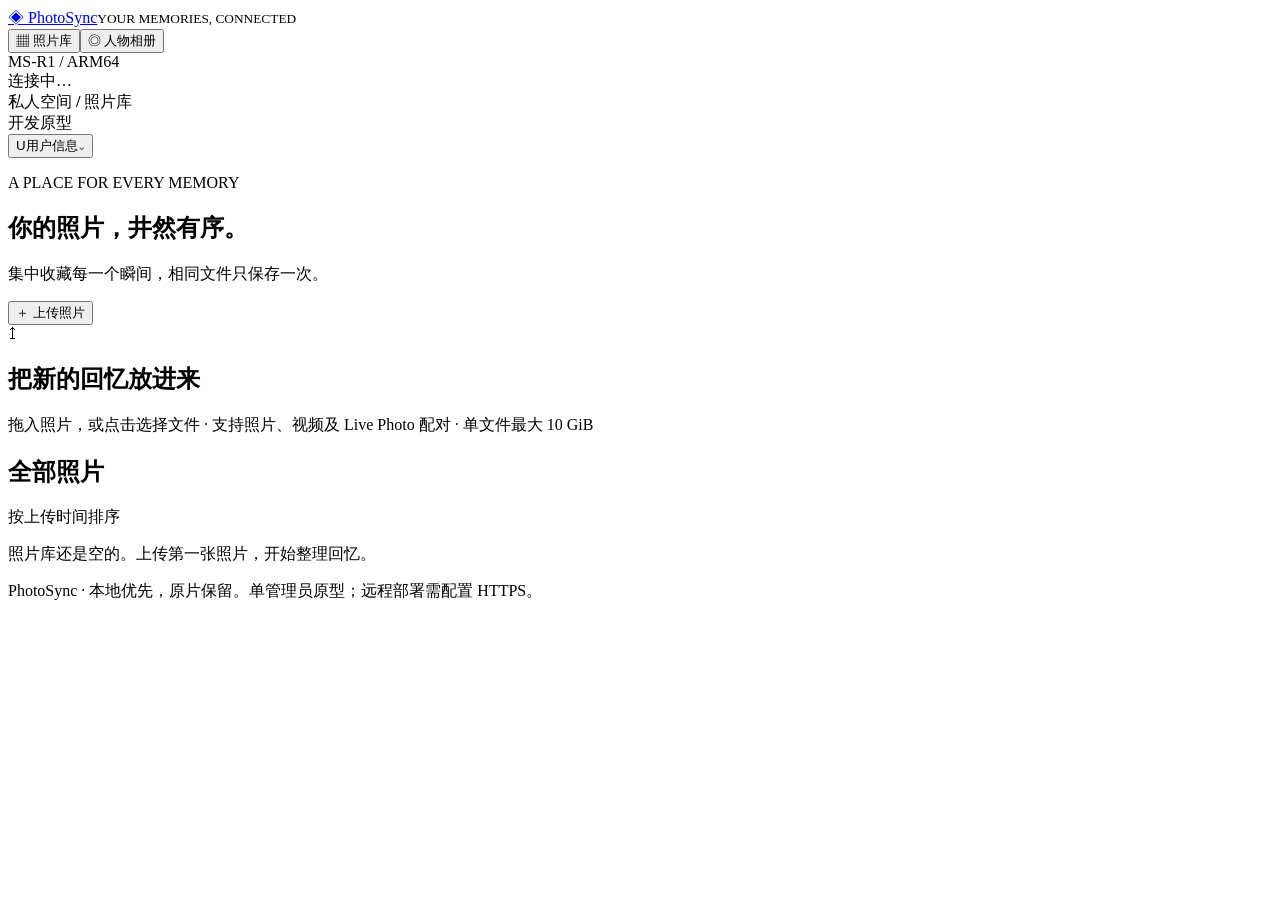
==== commit a0e59426: "feat: separate user roles and require MFA with client sync policies" ====
--- a/client/index.html
+++ b/client/index.html
@@ -1,8 +1,8 @@
 <!doctype html>
 <html lang="zh-CN"><head><meta charset="utf-8"><meta name="viewport" content="width=device-width,initial-scale=1"><title>PhotoSync · 私人照片库</title><link rel="stylesheet" href="/client/assets/style.css"><link rel="stylesheet" href="/shared/assets/profile.css"></head>
 <body><aside><a class="brand" href="/client">◈ PhotoSync</a><small>YOUR MEMORIES, CONNECTED</small><nav><button class="active" data-view="library">▦ 照片库</button><button data-view="people">◎ 人物相册</button></nav><div class="machine">MS-R1 / ARM64<br><span id="version">连接中…</span></div></aside>
-<main><header><span>私人空间 <b>/</b> <span id="breadcrumb">照片库</span></span><div><span class="badge">开发原型</span><div class="user-profile"><button id="user-toggle" class="user-toggle" aria-expanded="false" aria-controls="user-menu" aria-haspopup="true"><span id="user-avatar" class="user-avatar">U</span><span id="user-name">用户信息</span><span aria-hidden="true">⌄</span></button><div id="user-menu" class="user-menu" hidden><strong id="profile-name">用户</strong><small>管理员账户</small><a id="user-settings" href="/client/settings">设置</a><button id="logout">退出登录</button><p id="profile-error" role="status"></p></div></div></div></header><section class="heading"><div><p class="eyebrow">A PLACE FOR EVERY MEMORY</p><h1 id="title">你的照片，井然有序。</h1><p id="subtitle">集中收藏每一个瞬间，相同文件只保存一次。</p></div><button id="pick" class="primary">＋ 上传照片</button><input id="files" type="file" accept="image/*,video/*,.heic,.heif,.mov,.mkv" multiple hidden></section>
-<div id="notice" role="status" aria-live="polite"></div><section class="stats"><article><span>原始照片</span><strong id="count">—</strong></article><article><span>原片占用</span><strong id="size">—</strong></article><article><span>云端备份</span><strong class="muted">未接入</strong></article></section>
+<main><header><span>私人空间 <b>/</b> <span id="breadcrumb">照片库</span></span><div><span class="badge">开发原型</span><div class="user-profile"><button id="user-toggle" class="user-toggle" aria-expanded="false" aria-controls="user-menu" aria-haspopup="true"><span id="user-avatar" class="user-avatar">U</span><span id="user-name">用户信息</span><span aria-hidden="true">⌄</span></button><div id="user-menu" class="user-menu" hidden><strong id="profile-name">用户</strong><small id="profile-role">用户账户</small><a id="user-settings" href="/client/settings">设置</a><a id="user-logs" href="/client/logs">运行日志</a><button id="logout">退出登录</button><p id="profile-error" role="status"></p></div></div></div></header><section class="heading"><div><p class="eyebrow">A PLACE FOR EVERY MEMORY</p><h1 id="title">你的照片，井然有序。</h1><p id="subtitle">集中收藏每一个瞬间，相同文件只保存一次。</p></div><button id="pick" class="primary">＋ 上传照片</button><input id="files" type="file" accept="image/*,video/*,.heic,.heif,.mov,.mkv" multiple hidden></section>
+<div id="notice" role="status" aria-live="polite"></div>
 <section id="library"><div id="drop" tabindex="0" role="button" aria-label="选择或拖入照片"><span>↥</span><h2>把新的回忆放进来</h2><p>拖入照片，或点击选择文件 · 支持照片、视频及 Live Photo 配对 · 单文件最大 10 GiB</p></div><div class="section-title"><h2>全部照片</h2><span>按上传时间排序</span></div><div id="grid" class="grid"></div><p id="empty" class="empty">照片库还是空的。上传第一张照片，开始整理回忆。</p></section>
 <section id="people" hidden><div class="placeholder"><span>◎</span><h2>为每一个熟悉的面孔，留一份相册。</h2><p>人脸识别尚未接入。后续将验证 CPU 与此芯 NPU 的检测和特征提取。</p><p>这里不会生成模拟人物或虚假的识别结果。</p></div></section>
 <footer>PhotoSync · 本地优先，原片保留。单管理员原型；远程部署需配置 HTTPS。</footer></main>
